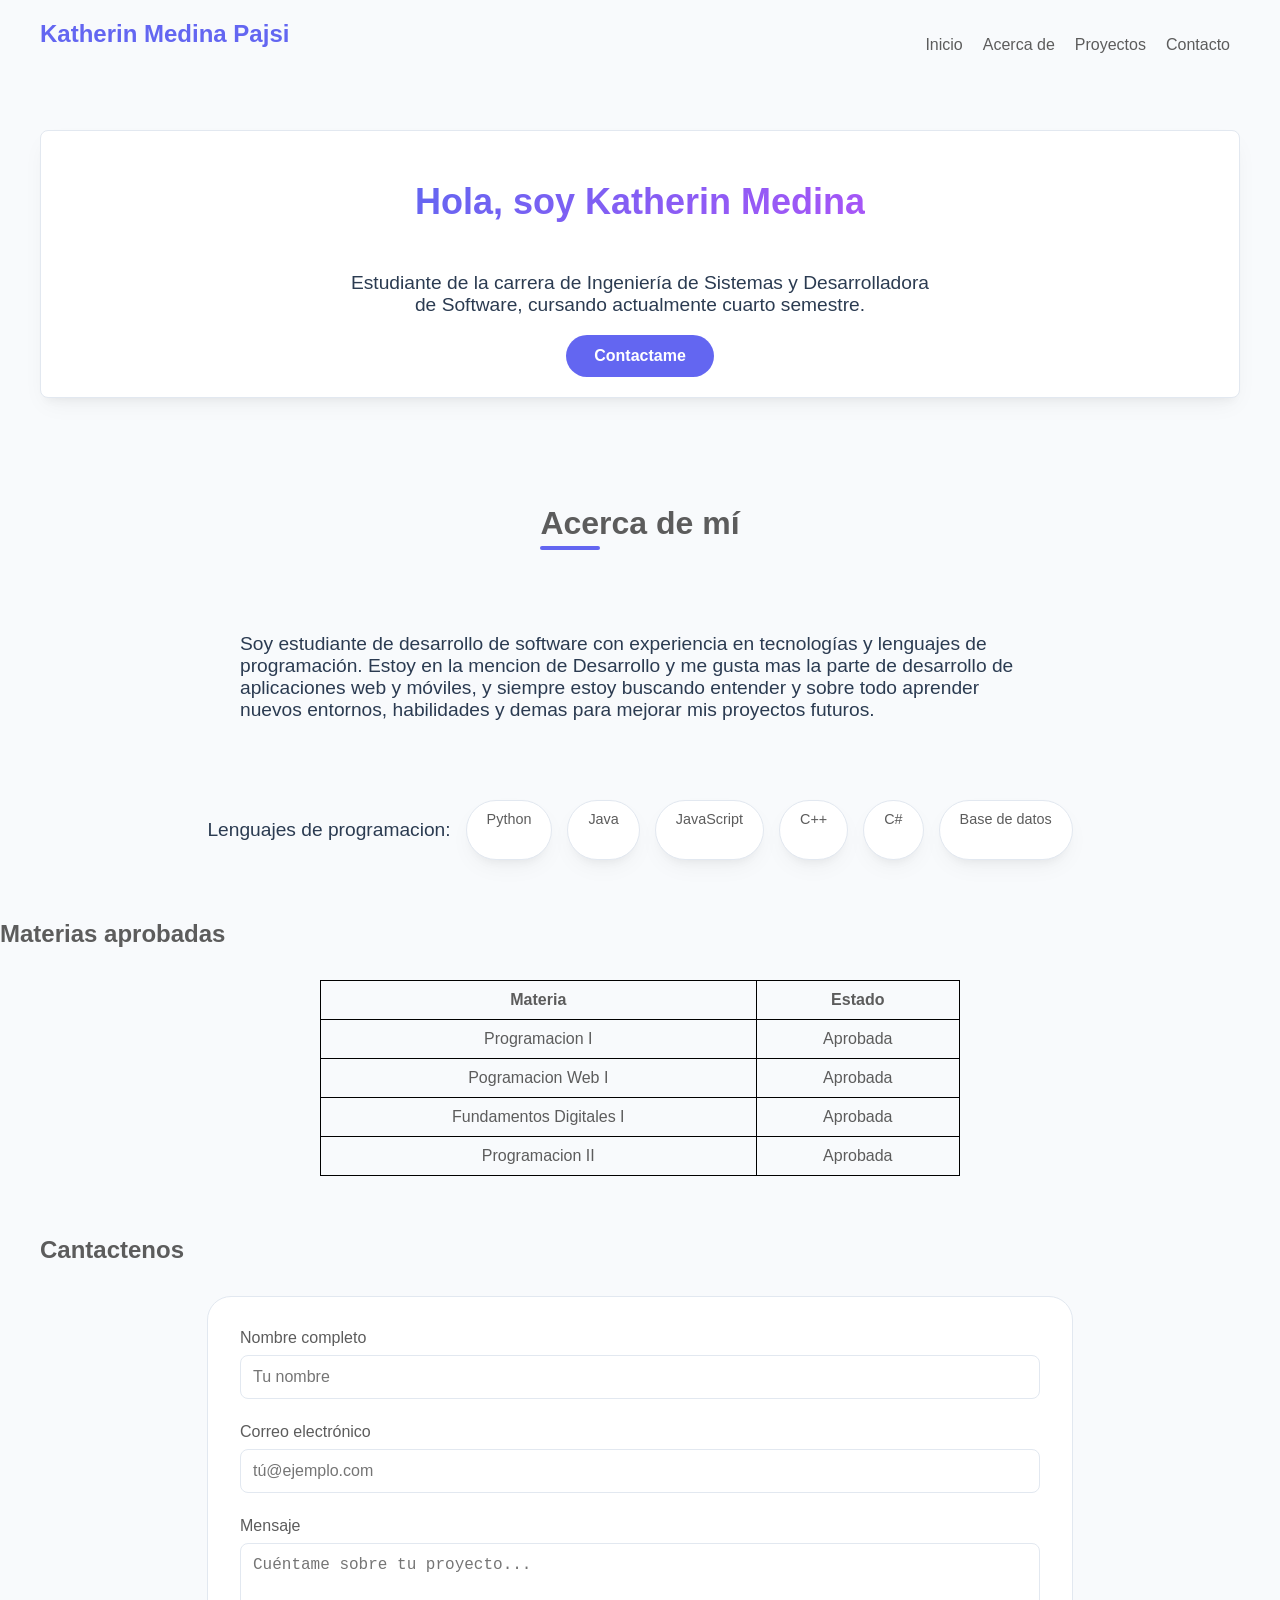
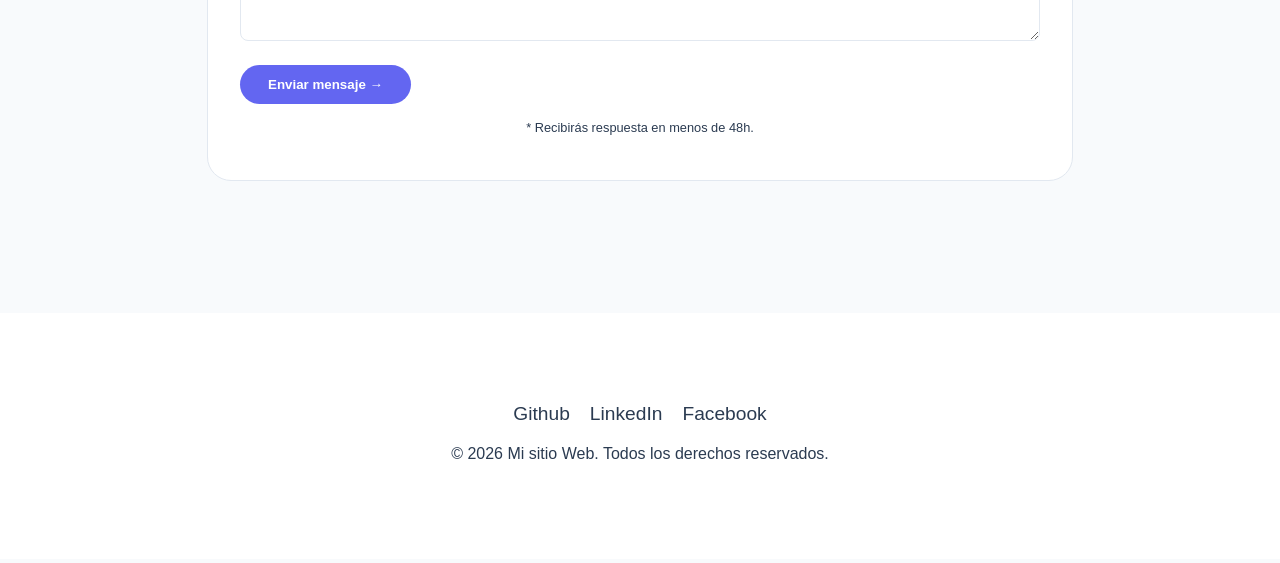
==== Portafolio/index.html @ e12e34dc "Add files via upload" ====
<!DOCTYPE html>
<html lang="es">
<head>
    <meta charset="UTF-8">
    <meta name="viewport" content="width=device-width, initial-scale=1.0">
    <title>Mi Portafolio</title>
    <link rel="stylesheet" href="assets/css/styles.css">
</head>
<body>
    <header>
        <div class="container navbar">
            <div class="logo">Katherin Medina Pajsi</div>
            <nav>
                <ul>
                    <li><a href="#inicio">Inicio </a></li>
                    <li><a href="#acercade">Acerca de </a></li>
                    <li><a href="#proyectos">Proyectos</a></li>
                    <li><a href="#contacto">Contacto</a></li>
                </ul>
            </nav>
        </div>
    </header>

    <main>
        <section id="inicio" class="container">
            <div class="person">
                <div class="person-content">
                    <h1>Hola, soy Katherin Medina</h1>
                    <p>Estudiante de la carrera de Ingeniería de Sistemas y Desarrolladora de Software, cursando actualmente cuarto semestre.</p>
                    <a href="#contacto" class="btn">Contactame</a>
                </div>
            </div>
        </section>

        <section id="acercade" >
            <div class="container about">
                <h2 class="section-title">Acerca de mí</h2>
                <p>Soy estudiante de desarrollo de software con experiencia en tecnologías y lenguajes de programación. Estoy en la mencion de Desarrollo y me gusta mas la parte de desarrollo de aplicaciones web y móviles, y siempre estoy buscando entender y sobre todo aprender nuevos entornos, habilidades y demas para mejorar mis proyectos futuros.</p>
                
                <div class="lenguajes">
                    <p>Lenguajes de programacion:</p>
                    <div class="item-l">Python</div>
                    <div class="item-l">Java</div>
                    <div class="item-l">JavaScript</div>
                    <div class="item-l">C++</div>
                    <div class="item-l">C#</div>
                    <div class="item-l">Base de datos</div>
                </div>
            </div>
        </section>
        <section id="servicios">
            <h2 class="section-title">Materias aprobadas</h2>
            <div class="table-container">
                <table>
                    <thead>
                    <tr>
                        <th>Materia</th>
                        <th>Estado</th>
                    </tr>
                    </thead>
                <tbody>
                    <tr>
                        <td>Programacion I</td>
                        <td><span class="badge">Aprobada</span></td>
                    </tr>
                    <tr>
                        <td>Pogramacion Web I</td>
                        <td><span class="badge">Aprobada</span></td>
                    </tr>
                    <tr>
                        <td>Fundamentos Digitales I</td>
                        <td><span class="badge">Aprobada</span></td>
                    </tr>
                    <tr>
                        <td>Programacion II</td>
                        <td><span class="badge">Aprobada</span></td>
                    </tr>
                </tbody>
            </table>
        </div>
    </section>

        <section id="contacto"> 
            <div class="container contact"> 
                <h2 >Cantactenos</h2> 
                <div class="contact-form"> 
                    <form action="#" method="post"> 
                        <div class="form-group"> 
                            <label for="nombre">Nombre completo</label> 
                            <input type="text" id="nombre" name="nombre" required placeholder="Tu nombre"> 
                        </div> 
                        <div class="form-group"> 
                            <label for="email">Correo electrónico</label> 
                            <input type="email" id="email" name="email" required placeholder="tú@ejemplo.com"> 
                        </div> 
                        <div class="form-group"> 
                            <label for="mensaje">Mensaje</label> 
                            <textarea id="mensaje" name="mensaje" rows="4" required placeholder="Cuéntame sobre tu proyecto..."></textarea> 
                        </div> 
                        <button type="submit" class="btn-submit">Enviar mensaje →</button> 
                    </form> 
                    <p style="margin-top: 1rem; font-size: 0.8rem; text-align: center; color: var(--text-secondary)">* Recibirás respuesta en menos de 48h.</p> 
                </div> 
            </div> 
        </section>
    </main>

    <footer>
        <div class="container">
            <div class="social-links">
                <a href="https://github.com/MelinaQB?tab=repositories">Github</a>
                <a href="https://bo.linkedin.com/">LinkedIn</a>
                <a href="https://www.facebook.com/?locale=es_LA">Facebook</a>
            </div>
            <p>&copy; 2026 Mi sitio Web. Todos los derechos reservados.</p>
        </div>
    </footer>
</body>
</html>
---- Portafolio/assets/css/styles.css ----
:root {
    --bg-primary: #f8fafc;
    --bg-secondary: #ffffff;
    --bg-tertiary:#70c0fd;
    --text-primary: #5c5c5c;
    --text-secondary: #2b3b51; 
    --accent: #6366f1;
    --accent-hover: #4f46e5;
    --border: #e2e8f0;
    --card-shadow: 0 10px 25px -5px rgba(0, 0, 0, 0.05), 0 8px 10px -6px rgba(0, 0, 0, 0.05);
    --transition: all 0.3s cubic-bezier(0.4, 0, 0.2, 1);
}

body {
    background-color: var(--bg-primary);
    color: var(--text-primary);
    font-family: 'Segoe UI', Tahoma, Geneva, Verdana, sans-serif; 
    margin: 0;
    padding: 0;
}
html{
    scroll-behavior: smooth;
}

.container{
    max-width: 1200px;
    margin: 0 auto;
    padding: 40px 20px;
}
nav > ul{
    list-style: none;
    display: flex;
    gap: 20 px;
}
li{
    padding-left: 10px;
    padding-right: 10px;
}

nav ul li a{
    text-decoration: none;
    color: var(--text-primary);
    font-weight: 500;
    transition: var(--transition);
    padding: 0.5rem 0;
    border-bottom: 2px solid transparent;
}
nav ul li a:hover{
    color: var(--text-primary);
    border-bottom-color:var(--accent) ;
}

.navbar{
    display: flex;
    justify-content: space-between;
    align-content: center;
    padding: 20px;
    flex-wrap: wrap;
    gap: 20px;
}
.logo{
    font-size: 1.5rem;
    font-weight: bold;
    color:var(--accent);
    text-decoration: none;
}

footer{
    text-align: center;
    padding: 20px 0;
    background-color: var(--bg-secondary);
    color: var(--text-secondary);
    margin-top:40px ;
}

.social-links{
    display: flex;
    justify-content: center;
    gap: 20px;
    margin-top: 10px;
}
.social-links a{
    color: var(--text-secondary);
    font-size: 1.2rem;
    transition: var(--transition);
    text-decoration: none;
}
.social-links a:hover{
    color: var(--accent);
}

.person{

    background-color: var(--bg-secondary);
    border: 1px solid var(--border);
    border-radius: 8px;
    padding: 20px;
    box-shadow: var(--card-shadow);
    transition: var(--transition);
}
.person-content{
    display: flex;
    flex-direction: column;
    align-items: center;
    text-align: center;
}
.person-content h1{ 
    font-size: 36px;
    background: linear-gradient(135deg, var(--accent), #a855f7); background-clip: text; -webkit-background-clip: text;
    color: transparent;
    background-clip: text;
    -webkit-background-clip:text ;
}

.person-content p { 
    max-width: 600px; 
    color: var(--text-secondary); 
    font-size: 1.2rem; } 

.btn { display: inline-block; 
        background: var(--accent); 
        color: white; 
        padding: 12px 28px; 
        border-radius: 40px; 
        text-decoration: none; 
        font-weight: 600; 
        transition: var(--transition); 
        border: none; cursor: pointer; 
    } 
.btn:hover { background: var(--accent-hover); 
    transform: translateY(-3px); 
    box-shadow: 0 10px 20px -5px rgba(99, 102, 241, 0.4); 
}
.about{
    display: flex;
    flex-direction: column;
    align-items: center;
    gap: 40px;

}
.about h2{
    position: relative;
    display: inline-block;
    margin-bottom: 2rem;
    font-size: 2rem;

}
.about h2::after{
    content:'';
    position: absolute;
    bottom: -8px;
    left: 0;
    width: 60px;
    height: 4px;
    background: var(--accent);
    border-radius: 2px;
}
.about p{
    max-width: 800px;
    color: var(--text-secondary);
    font-size: 1.2rem;
}
.lenguajes{
    display: flex;
    flex-wrap: wrap;
    gap: 20px;
    justify-content: center;
}
.item-l:hover{
    background: var(--accent);
    color: #ffffff;
    transform: translate(-3px);
    box-shadow: 0 10px 20px -5px rgba(99, 102, 241, 0.4);
}
.section-title{
    position: relative;
    display: inline-block;
    margin-bottom: 2rem;

}
.lenguajes {
    display: flex;
    flex-wrap: wrap;
    gap: 15px;
    margin-top: 20px;
}

.item-l {
    background: var(--bg-secondary);
    border: 1px solid var(--border);
    padding: 10px 20px;
    border-radius: 50px;
    font-size: 0.9rem;
    box-shadow: var(--card-shadow);
}

.contact-form {
    background: var(--bg-secondary);
    padding: 2rem;
    border-radius: 24px;
    border: 1px solid var(--border);
    max-width: 800px;
    margin: 2rem auto;
}

.form-group {
    display: flex;
    flex-direction: column;
    margin-bottom: 1.5rem;
    text-align: left;
}

label {
    display: block;
    margin-bottom: 0.5rem;
    font-weight: 500;
}

input, textarea {
    padding: 0.75rem;
    border: 1px solid var(--border);
    border-radius: 8px;
    font-size: 1rem;
    transition: var(--transition);
    width: 100%;
    box-sizing: border-box;
}

input:focus, textarea:focus {
    border-color: var(--accent);
    outline: none;
    box-shadow: 0 0 0 3px rgba(99, 102, 241, 0.2);
}

.btn, .btn-submit {
    display: inline-block;
    background: var(--accent);
    color: white;
    padding: 12px 28px;
    border-radius: 40px;
    text-decoration: none;
    font-weight: 600;
    transition: var(--transition);
    border: none;
    cursor: pointer;
}

.btn:hover, .btn-submit:hover {
    background: var(--accent-hover);
    transform: translateY(-3px);
    box-shadow: 0 10px 20px -5px rgba(99, 102, 241, 0.4);
}

footer {
    text-align: center;
    padding: 40px 0;
    background-color: var(--bg-secondary);
    color: var(--text-secondary);
    margin-top: 60px;
}

.social-links {
    display: flex;
    justify-content: center;
    gap: 20px;
    margin-bottom: 20px;
}

.social-links a {
    color: var(--text-secondary);
    font-size: 1.2rem;
    transition: var(--transition);
    text-decoration: none;
}

.social-links a:hover {
    color: var(--accent);
}
.table-container {
    display: flex;
    justify-content: center;
    align-items: center;
}

table {
    width: 50%;
    border-collapse: collapse;
}

th, td {
    padding: 10px;
    text-align: center;
    border: 1px solid black;
}
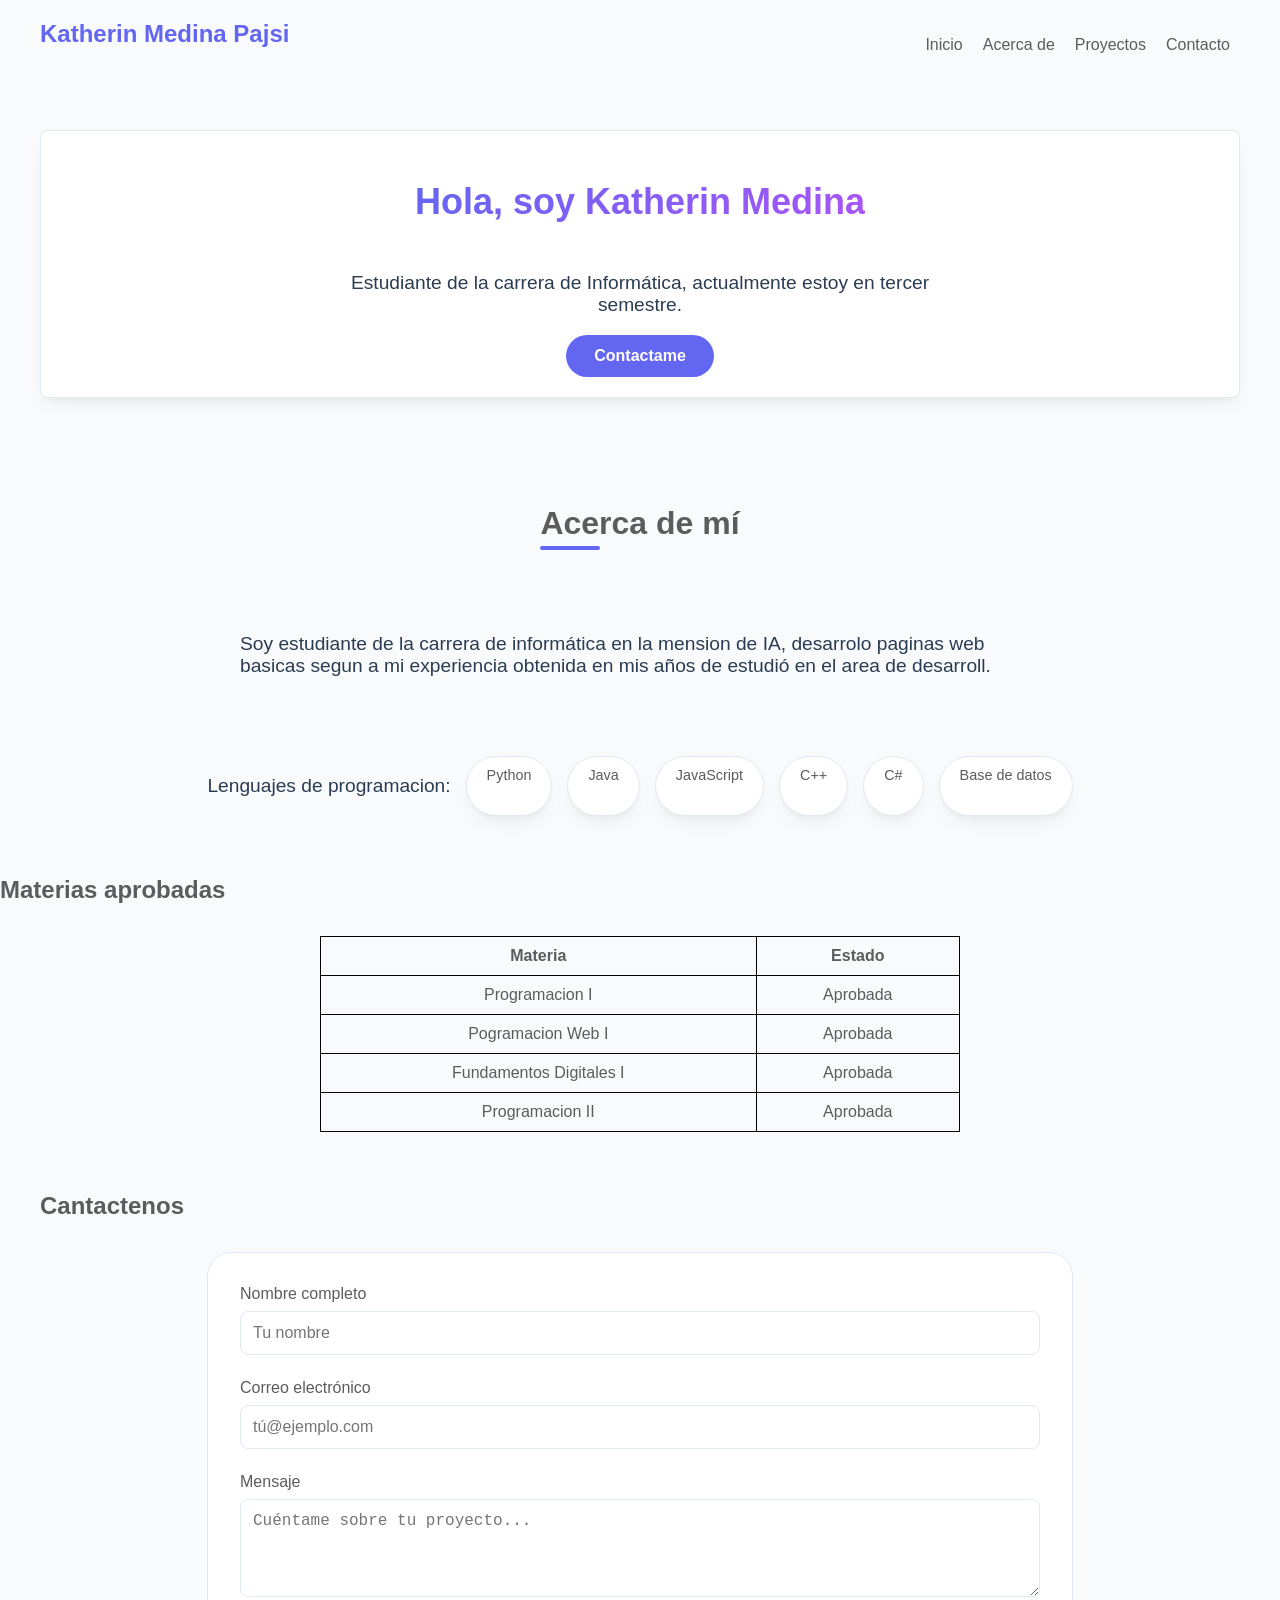
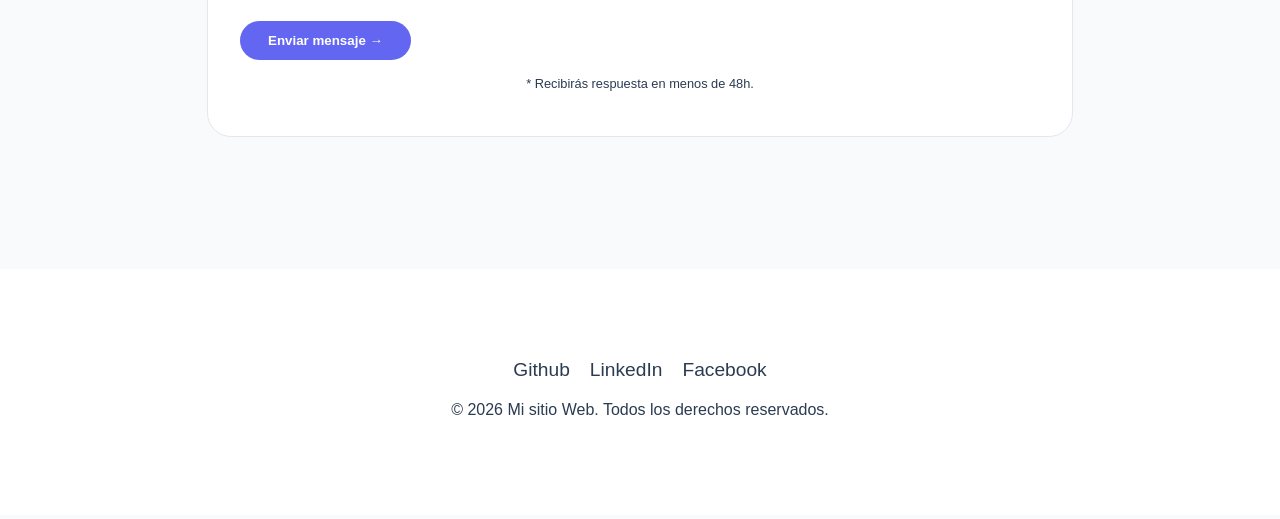
==== commit f9e64138: "index.html" ====
--- a/Portafolio/index.html
+++ b/Portafolio/index.html
@@ -26,7 +26,7 @@
             <div class="person">
                 <div class="person-content">
                     <h1>Hola, soy Katherin Medina</h1>
-                    <p>Estudiante de la carrera de Ingeniería de Sistemas y Desarrolladora de Software, cursando actualmente cuarto semestre.</p>
+                    <p>Estudiante de la carrera de Informática, actualmente estoy en tercer semestre.</p>
                     <a href="#contacto" class="btn">Contactame</a>
                 </div>
             </div>
@@ -35,7 +35,7 @@
         <section id="acercade" >
             <div class="container about">
                 <h2 class="section-title">Acerca de mí</h2>
-                <p>Soy estudiante de desarrollo de software con experiencia en tecnologías y lenguajes de programación. Estoy en la mencion de Desarrollo y me gusta mas la parte de desarrollo de aplicaciones web y móviles, y siempre estoy buscando entender y sobre todo aprender nuevos entornos, habilidades y demas para mejorar mis proyectos futuros.</p>
+                <p>Soy estudiante de la carrera de informática en la mension de IA, desarrolo paginas web basicas segun a mi experiencia obtenida en mis años de estudió en el area de desarroll.</p>
                 
                 <div class="lenguajes">
                     <p>Lenguajes de programacion:</p>
@@ -108,12 +108,12 @@
     <footer>
         <div class="container">
             <div class="social-links">
-                <a href="https://github.com/MelinaQB?tab=repositories">Github</a>
+                <a href="https://github.com">Github</a>
                 <a href="https://bo.linkedin.com/">LinkedIn</a>
-                <a href="https://www.facebook.com/?locale=es_LA">Facebook</a>
+                <a href="https://www.facebook.com">Facebook</a>
             </div>
             <p>&copy; 2026 Mi sitio Web. Todos los derechos reservados.</p>
         </div>
     </footer>
 </body>
-</html>+</html>
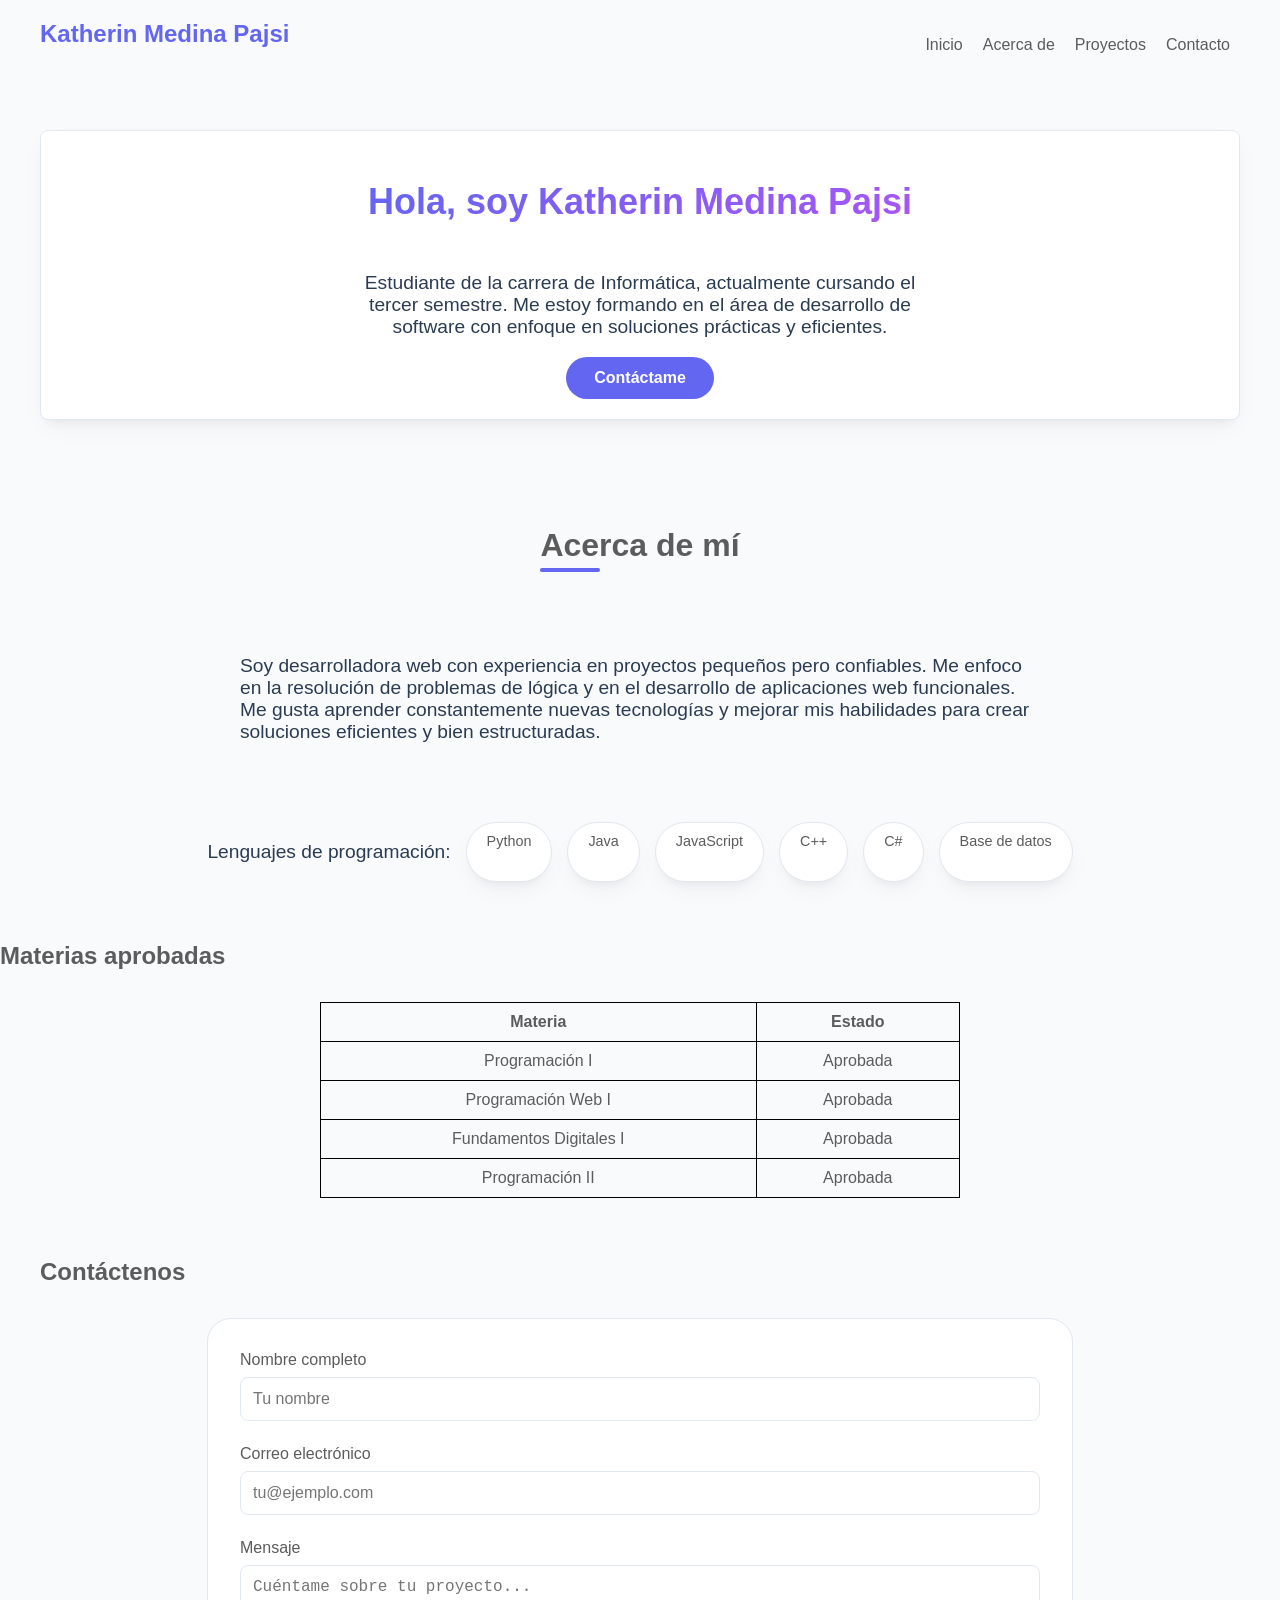
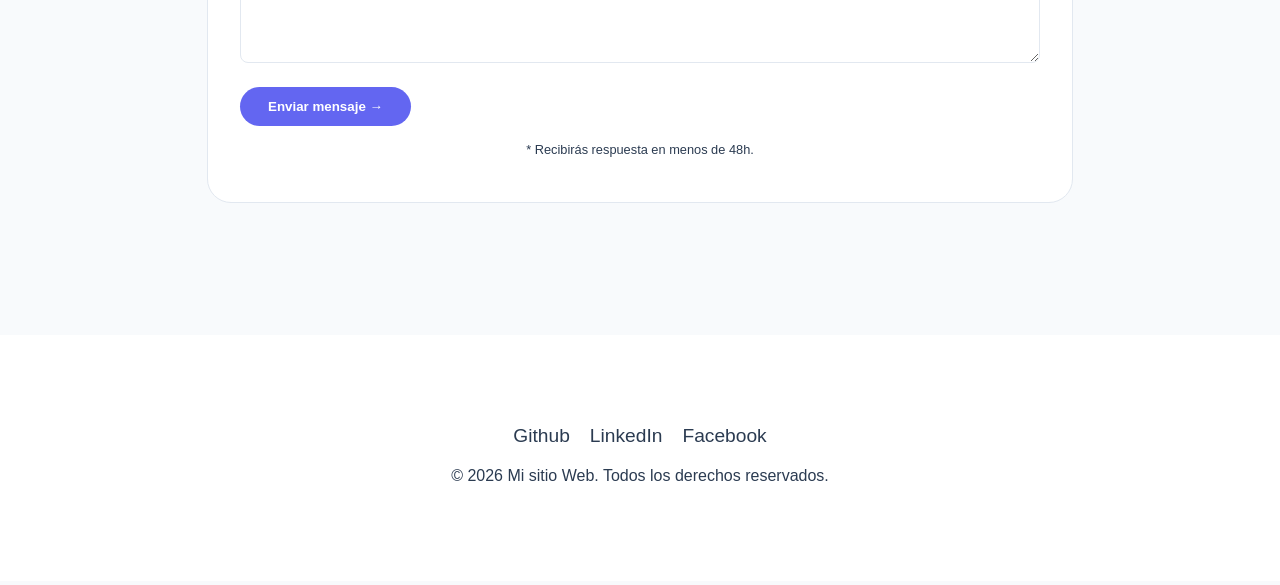
==== commit 38ca2b05: "Add files via upload" ====
--- a/Portafolio/index.html
+++ b/Portafolio/index.html
@@ -25,20 +25,23 @@
         <section id="inicio" class="container">
             <div class="person">
                 <div class="person-content">
-                    <h1>Hola, soy Katherin Medina</h1>
-                    <p>Estudiante de la carrera de Informática, actualmente estoy en tercer semestre.</p>
-                    <a href="#contacto" class="btn">Contactame</a>
+                    <h1>Hola, soy Katherin Medina Pajsi</h1>
+                    <p>Estudiante de la carrera de Informática, actualmente cursando el tercer semestre. Me estoy formando en el área de desarrollo de software con enfoque en soluciones prácticas y eficientes.</p>
+                    <a href="#contacto" class="btn">Contáctame</a>
                 </div>
             </div>
         </section>
 
-        <section id="acercade" >
+        <section id="acercade">
             <div class="container about">
                 <h2 class="section-title">Acerca de mí</h2>
-                <p>Soy estudiante de la carrera de informática en la mension de IA, desarrolo paginas web basicas segun a mi experiencia obtenida en mis años de estudió en el area de desarroll.</p>
+                <p>
+                    Soy desarrolladora web con experiencia en proyectos pequeños pero confiables. Me enfoco en la resolución de problemas de lógica y en el desarrollo de aplicaciones web funcionales. 
+                    Me gusta aprender constantemente nuevas tecnologías y mejorar mis habilidades para crear soluciones eficientes y bien estructuradas.
+                </p>
                 
                 <div class="lenguajes">
-                    <p>Lenguajes de programacion:</p>
+                    <p>Lenguajes de programación:</p>
                     <div class="item-l">Python</div>
                     <div class="item-l">Java</div>
                     <div class="item-l">JavaScript</div>
@@ -48,6 +51,7 @@
                 </div>
             </div>
         </section>
+
         <section id="servicios">
             <h2 class="section-title">Materias aprobadas</h2>
             <div class="table-container">
@@ -60,11 +64,11 @@
                     </thead>
                 <tbody>
                     <tr>
-                        <td>Programacion I</td>
+                        <td>Programación I</td>
                         <td><span class="badge">Aprobada</span></td>
                     </tr>
                     <tr>
-                        <td>Pogramacion Web I</td>
+                        <td>Programación Web I</td>
                         <td><span class="badge">Aprobada</span></td>
                     </tr>
                     <tr>
@@ -72,7 +76,7 @@
                         <td><span class="badge">Aprobada</span></td>
                     </tr>
                     <tr>
-                        <td>Programacion II</td>
+                        <td>Programación II</td>
                         <td><span class="badge">Aprobada</span></td>
                     </tr>
                 </tbody>
@@ -82,7 +86,7 @@
 
         <section id="contacto"> 
             <div class="container contact"> 
-                <h2 >Cantactenos</h2> 
+                <h2>Contáctenos</h2> 
                 <div class="contact-form"> 
                     <form action="#" method="post"> 
                         <div class="form-group"> 
@@ -91,7 +95,7 @@
                         </div> 
                         <div class="form-group"> 
                             <label for="email">Correo electrónico</label> 
-                            <input type="email" id="email" name="email" required placeholder="tú@ejemplo.com"> 
+                            <input type="email" id="email" name="email" required placeholder="tu@ejemplo.com"> 
                         </div> 
                         <div class="form-group"> 
                             <label for="mensaje">Mensaje</label> 
@@ -116,4 +120,4 @@
         </div>
     </footer>
 </body>
-</html>
+</html>
